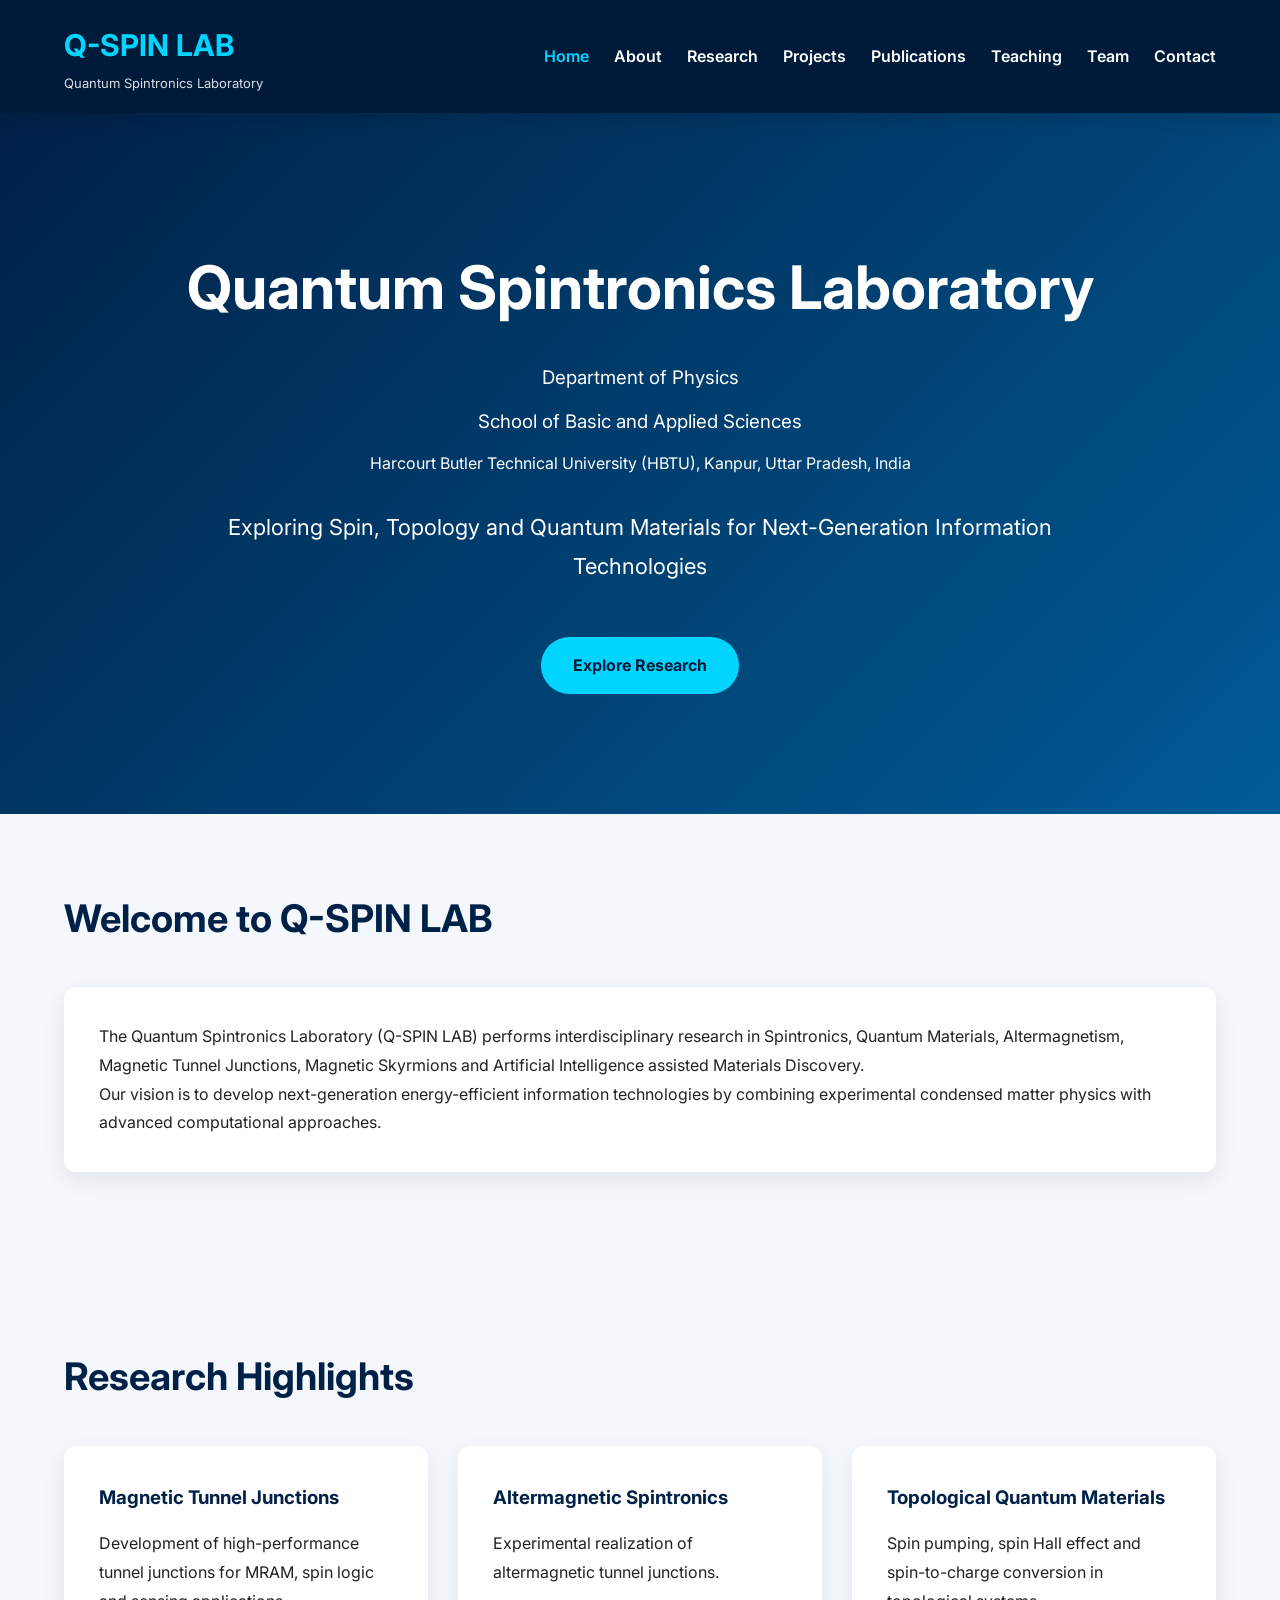
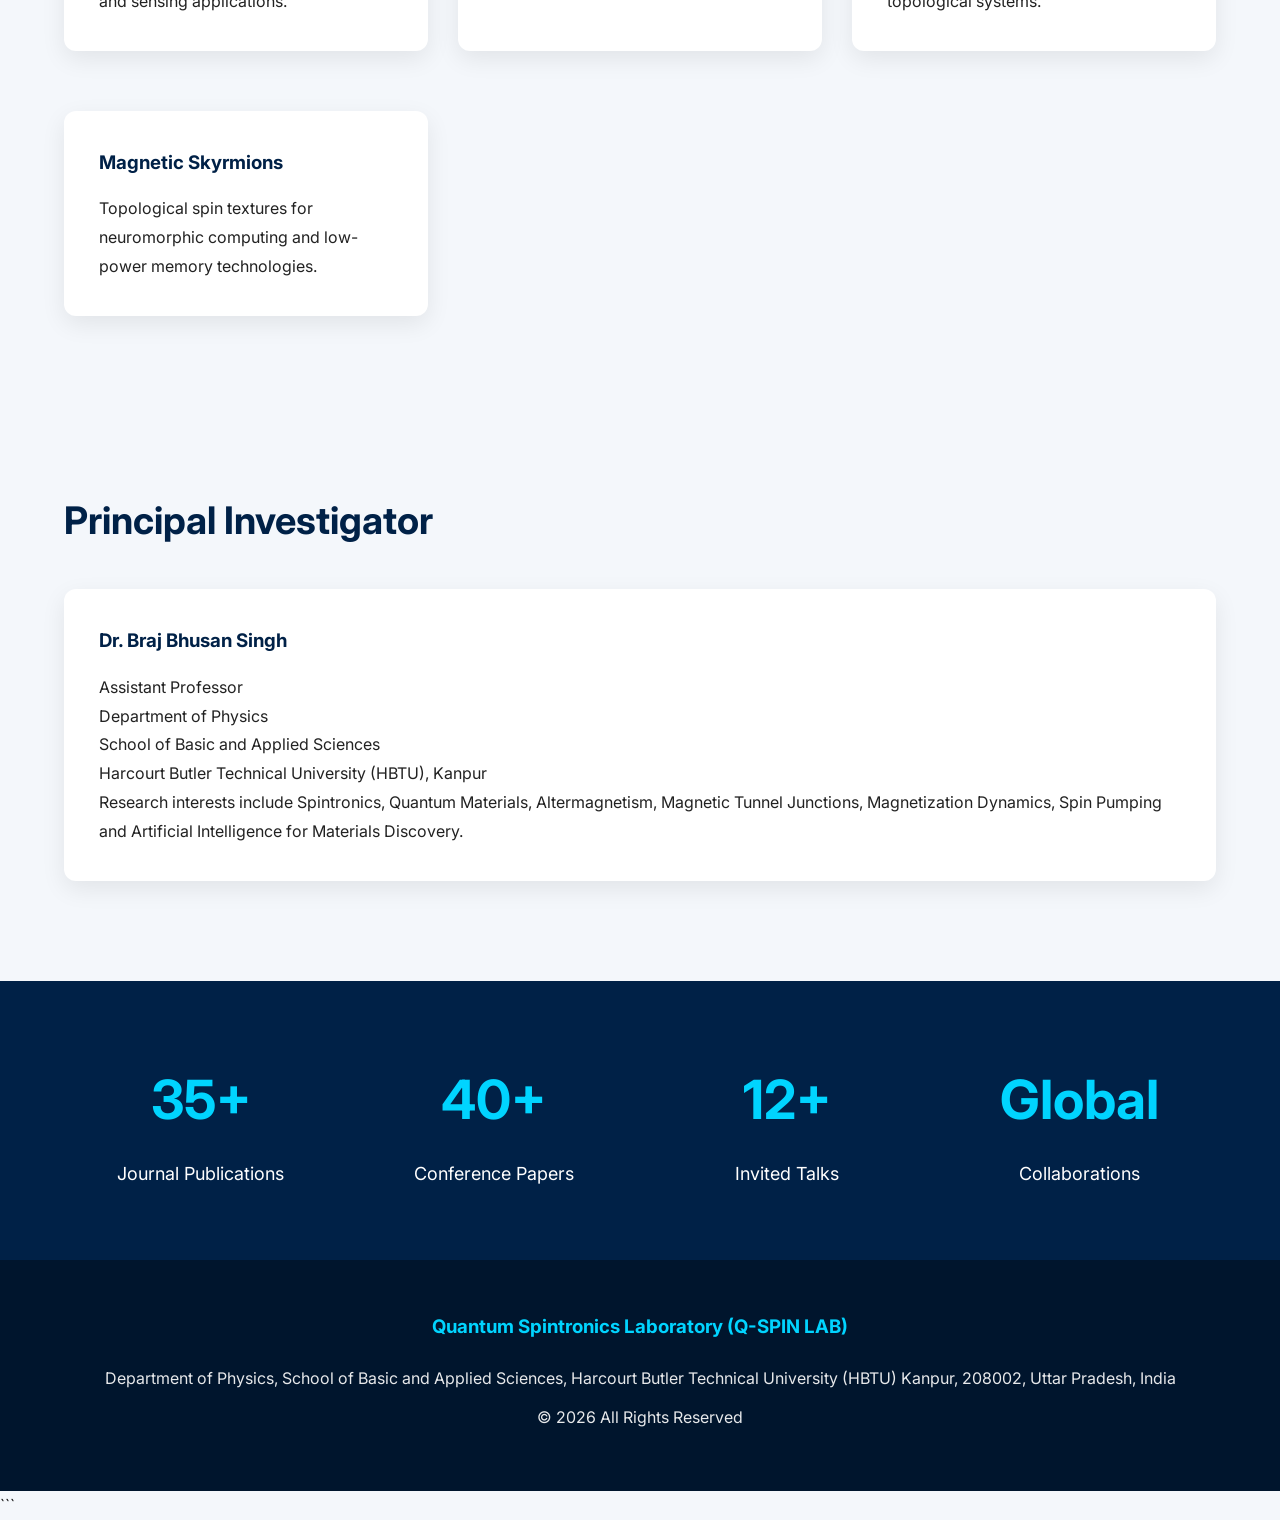
==== index.html @ be0d79b6 "Update index.html" ====
<!DOCTYPE html>
<html lang="en">

<head>

<meta charset="UTF-8">

<meta name="viewport" content="width=device-width, initial-scale=1.0">

<title>Quantum Spintronics Laboratory (Q-SPIN LAB)</title>

<link rel="stylesheet" href="assets/css/style.css">

<link rel="preconnect" href="https://fonts.googleapis.com">

<link rel="preconnect" href="https://fonts.gstatic.com" crossorigin>

<link href="https://fonts.googleapis.com/css2?family=Inter:wght@300;400;500;600;700&display=swap" rel="stylesheet">

</head>

<body>

<header>

<div class="container nav-container">

<div class="logo">

<h2>Q-SPIN LAB</h2>

<span>Quantum Spintronics Laboratory</span>

</div>

<nav>

<ul>

<li><a href="index.html" class="active">Home</a></li>

<li><a href="about.html">About</a></li>

<li><a href="research.html">Research</a></li>

<li><a href="projects.html">Projects</a></li>

<li><a href="publications.html">Publications</a></li>

<li><a href="teaching.html">Teaching</a></li>

<li><a href="team.html">Team</a></li>

<li><a href="contact.html">Contact</a></li>

</ul>

</nav>

</div>

</header>

<section class="hero">

<div class="container">

<h1>

Quantum Spintronics Laboratory

</h1>

<h3>

Department of Physics 

</h3>

<h3>
  
School of Basic and Applied Sciences
  
</h3> 
    
</h3>

Harcourt Butler Technical University (HBTU), Kanpur, Uttar Pradesh, India

</h3>

<p>

Exploring Spin, Topology and Quantum Materials for Next-Generation Information Technologies

</p>

<a href="research.html" class="button">

Explore Research

</a>

</div>

</section>

<section class="container">

<h2 class="section-title">

Welcome to Q-SPIN LAB

</h2>

<div class="card">

<p>

The Quantum Spintronics Laboratory (Q-SPIN LAB) performs interdisciplinary research in Spintronics, Quantum Materials, Altermagnetism, Magnetic Tunnel Junctions, Magnetic Skyrmions and Artificial Intelligence assisted Materials Discovery.

</p>

<p>

Our vision is to develop next-generation energy-efficient information technologies by combining experimental condensed matter physics with advanced computational approaches.

</p>

</div>

</section>

<section class="container">

<h2 class="section-title">

Research Highlights

</h2>

<div class="grid">

<div class="card">

<h3>

Magnetic Tunnel Junctions

</h3>

<p>

Development of high-performance tunnel junctions for MRAM, spin logic and sensing applications.

</p>

</div>

<div class="card">

<h3>

Altermagnetic Spintronics

</h3>

<p>

Experimental realization of altermagnetic tunnel junctions.

</p>

</div>

<div class="card">

<h3>

Topological Quantum Materials

</h3>

<p>

Spin pumping, spin Hall effect and spin-to-charge conversion in topological systems.

</p>

</div>

<div class="card">

<h3>

Magnetic Skyrmions

</h3>

<p>

Topological spin textures for neuromorphic computing and low-power memory technologies.

</p>

</div>

</div>

</section>

<section class="container">

<h2 class="section-title">

Principal Investigator

</h2>

<div class="card">

<h3>

Dr. Braj Bhusan Singh

</h3>

<p>

Assistant Professor

</p>

<p>

Department of Physics

</p>

<p>

School of Basic and Applied Sciences

</p>

<p>

Harcourt Butler Technical University (HBTU), Kanpur

</p>

<p>

Research interests include Spintronics, Quantum Materials, Altermagnetism, Magnetic Tunnel Junctions, Magnetization Dynamics, Spin Pumping and Artificial Intelligence for Materials Discovery.

</p>

</div>

</section>

<section class="stats">

<div class="container stats-grid">

<div>

<h2>35+</h2>

<p>Journal Publications</p>

</div>

<div>

<h2>40+</h2>

<p>Conference Papers</p>

</div>

<div>

<h2>12+</h2>

<p>Invited Talks</p>

</div>

<div>

<h2>Global</h2>

<p>Collaborations</p>

</div>

</div>

</section>

<footer>

<div class="container">

<h3>

Quantum Spintronics Laboratory (Q-SPIN LAB)

</h3>

<p>

Department of Physics, School of Basic and Applied Sciences,

Harcourt Butler Technical University (HBTU)

Kanpur, 208002, Uttar Pradesh, India

</p>

<p>

© 2026 All Rights Reserved

</p>

</div>

</footer>

<script src="assets/js/main.js"></script>

</body>

</html>
```
---- assets/css/style.css ----
/* =======================================
   Quantum Spintronics Laboratory (Q-SPIN LAB)
   Main Stylesheet
======================================= */

*{
    margin:0;
    padding:0;
    box-sizing:border-box;
}

html{
    scroll-behavior:smooth;
}

body{

    font-family:'Inter',sans-serif;

    background:#f4f7fb;

    color:#222;

    line-height:1.8;

}

/* Container */

.container{

    width:90%;

    max-width:1200px;

    margin:auto;

}

/* Header */

header{

    background:#001b3a;

    color:white;

    position:sticky;

    top:0;

    z-index:999;

    box-shadow:0 5px 20px rgba(0,0,0,.15);

}

.nav-container{

    display:flex;

    justify-content:space-between;

    align-items:center;

    padding:18px 0;

}

.logo{

    display:flex;

    flex-direction:column;

}

.logo h2{

    font-size:30px;

    color:#00d4ff;

}

.logo span{

    font-size:13px;

    opacity:.85;

}

/* Navigation */

nav ul{

    display:flex;

    list-style:none;

    gap:25px;

}

nav a{

    color:white;

    text-decoration:none;

    font-weight:600;

    transition:.3s;

}

nav a:hover{

    color:#00d4ff;

}

nav a.active{

    color:#00d4ff;

}

/* Hero */

.hero{

    background:linear-gradient(135deg,#002147,#005b96);

    color:white;

    text-align:center;

    padding:120px 20px;

}

.hero h1{

    font-size:60px;

    margin-bottom:20px;

}

.hero h3{

    font-weight:400;

    margin-bottom:10px;

}

.hero p{

    max-width:900px;

    margin:30px auto;

    font-size:22px;

}

/* Button */

.button{

    display:inline-block;

    margin-top:20px;

    padding:14px 32px;

    background:#00d4ff;

    color:#001b3a;

    text-decoration:none;

    font-weight:700;

    border-radius:40px;

    transition:.3s;

}

.button:hover{

    transform:translateY(-3px);

    background:white;

}

/* Sections */

section{

    padding:70px 0;

}

.section-title{

    font-size:38px;

    margin-bottom:35px;

    color:#002147;

}

/* Cards */

.card{

    background:white;

    padding:35px;

    border-radius:12px;

    box-shadow:0 8px 25px rgba(0,0,0,.08);

    margin-bottom:30px;

    transition:.3s;

}

.card:hover{

    transform:translateY(-5px);

}

.card h3{

    color:#002147;

    margin-bottom:15px;

}

/* Grid */

.grid{

    display:grid;

    grid-template-columns:repeat(auto-fit,minmax(280px,1fr));

    gap:30px;

}

/* Stats */

.stats{

    background:#002147;

    color:white;

}

.stats-grid{

    display:grid;

    grid-template-columns:repeat(auto-fit,minmax(200px,1fr));

    gap:20px;

    text-align:center;

}

.stats h2{

    font-size:54px;

    color:#00d4ff;

}

.stats p{

    margin-top:10px;

    font-size:18px;

}

/* Footer */

footer{

    background:#00152d;

    color:white;

    text-align:center;

    padding:50px 20px;

}

footer h3{

    margin-bottom:20px;

    color:#00d4ff;

}

footer p{

    opacity:.9;

    margin:10px 0;

}

/* Tables */

table{

    width:100%;

    border-collapse:collapse;

}

th,td{

    border:1px solid #ddd;

    padding:12px;

}

th{

    background:#002147;

    color:white;

}

/* Lists */

ul{

    padding-left:20px;

}

/* Responsive */

@media(max-width:900px){

.hero h1{

font-size:42px;

}

.hero p{

font-size:18px;

}

.nav-container{

flex-direction:column;

gap:20px;

}

nav ul{

flex-wrap:wrap;

justify-content:center;

gap:15px;

}

.section-title{

font-size:30px;

}

}

/* Smooth Animation */

.card{

animation:fadeIn .8s ease;

}

@keyframes fadeIn{

from{

opacity:0;

transform:translateY(20px);

}

to{

opacity:1;

transform:translateY(0);

}

}
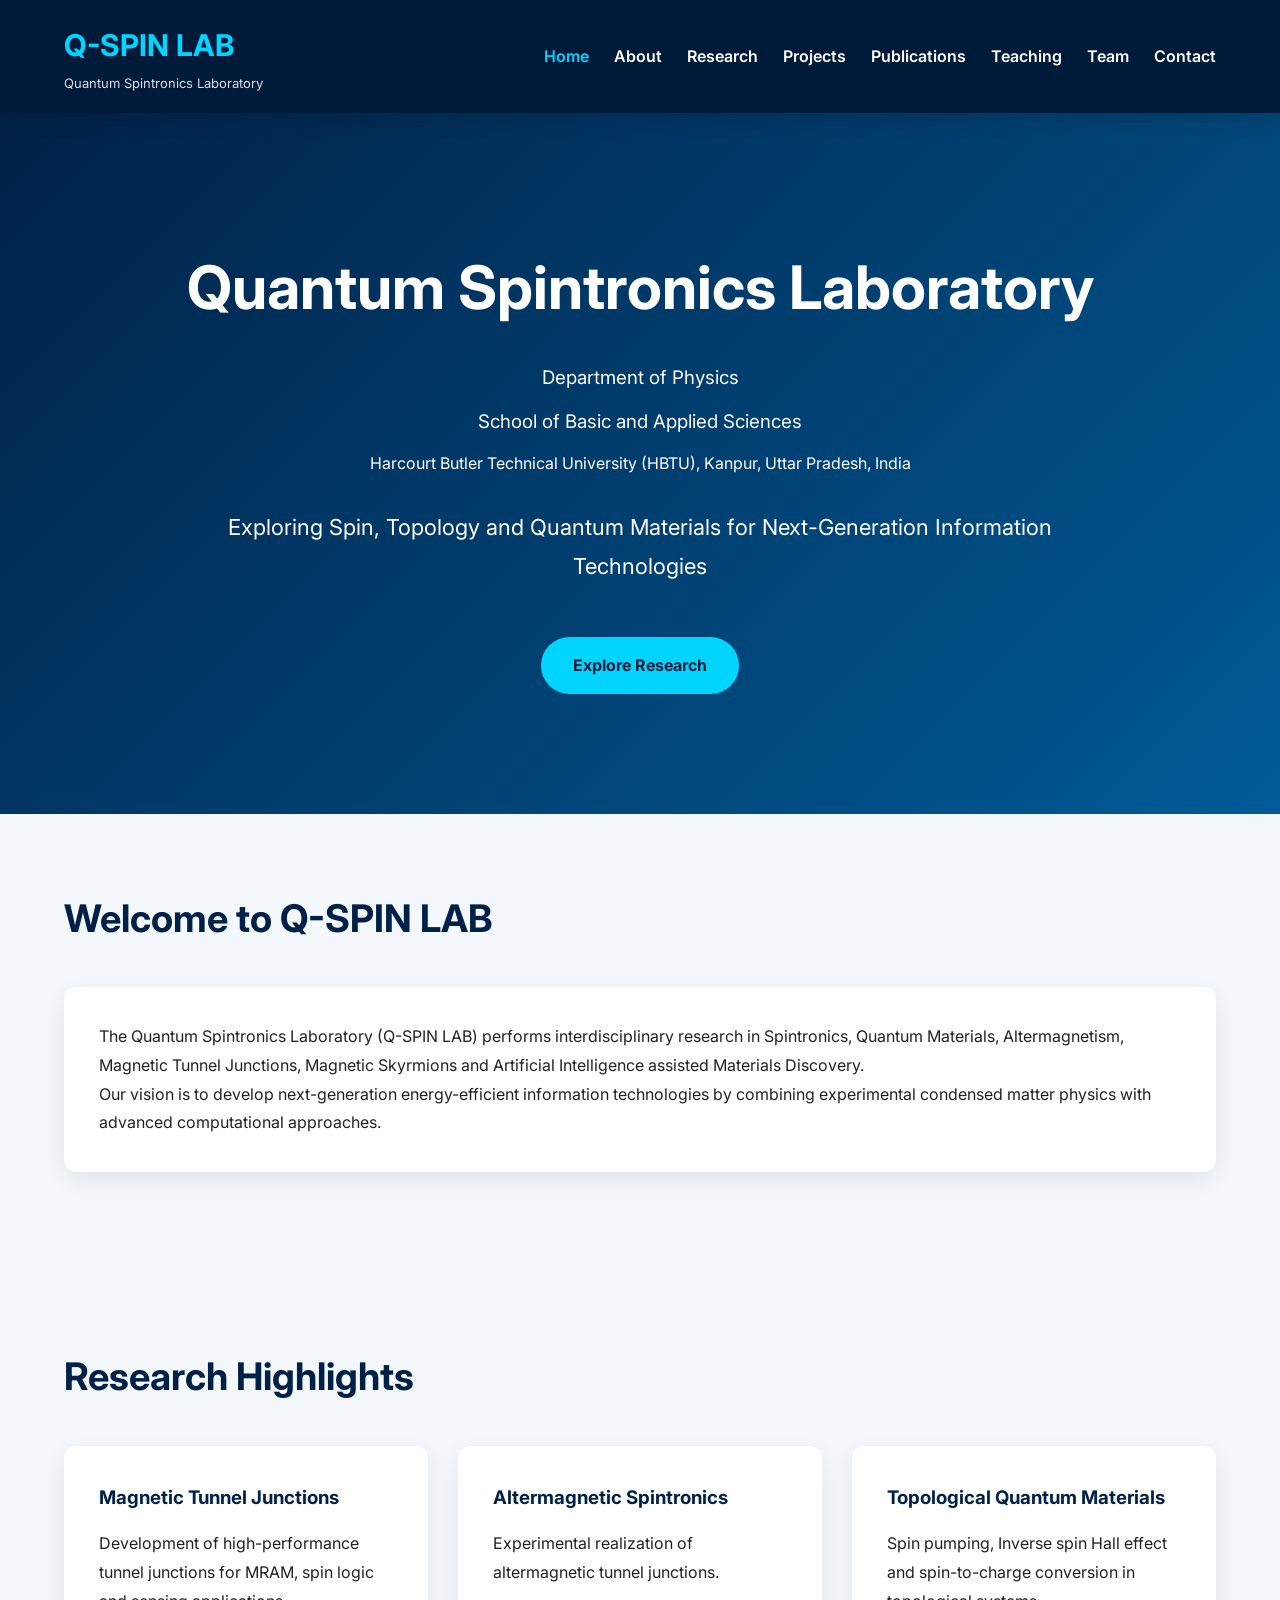
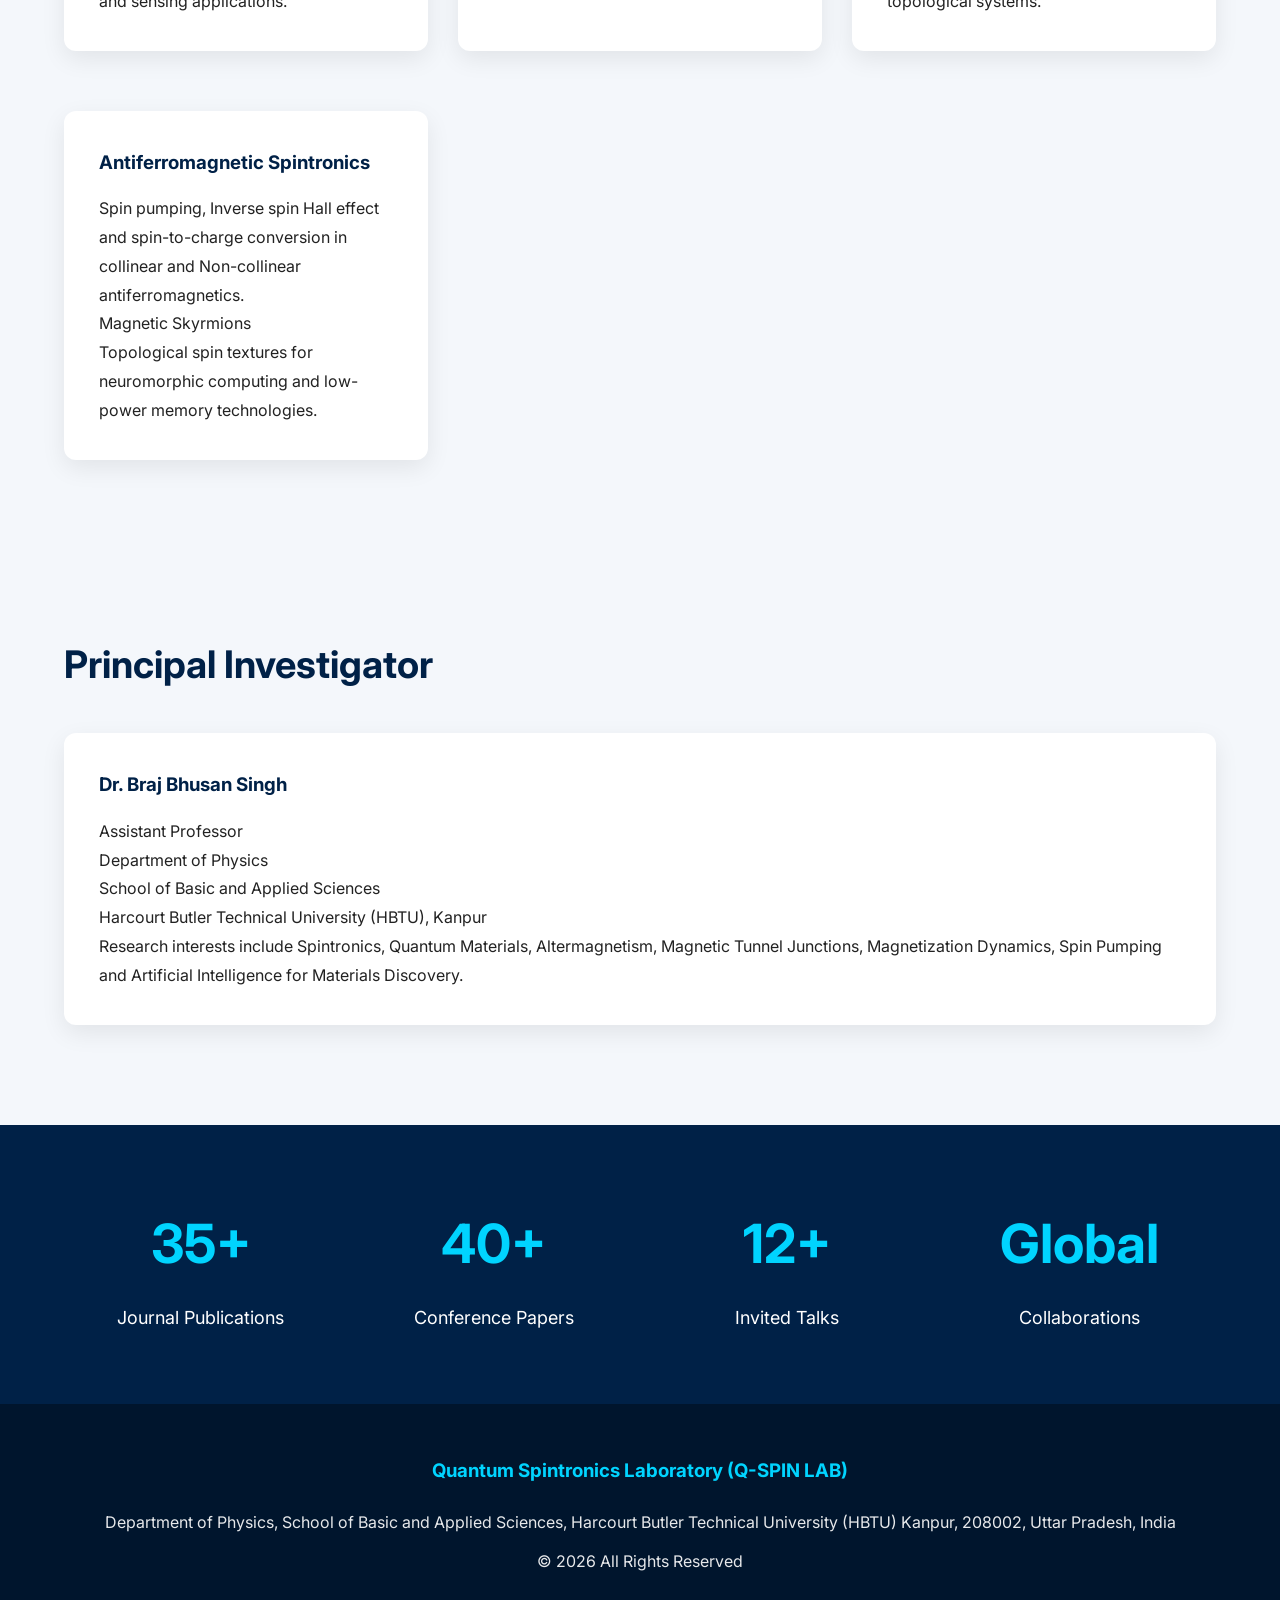
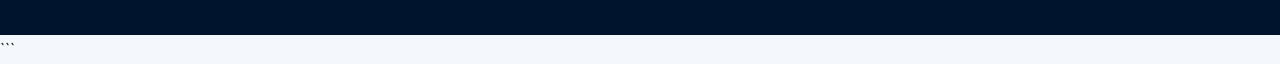
==== commit 3a275600: "Update index.html" ====
--- a/index.html
+++ b/index.html
@@ -183,16 +183,27 @@
 
 <p>
 
-Spin pumping, spin Hall effect and spin-to-charge conversion in topological systems.
-
-</p>
-
-</div>
-
-<div class="card">
-
-<h3>
-
+Spin pumping, Inverse spin Hall effect and spin-to-charge conversion in topological systems.
+
+</p>
+
+</div>
+
+<div class="card">
+
+<h3>
+Antiferromagnetic Spintronics
+
+</h3>
+
+<p>
+
+Spin pumping, Inverse spin Hall effect and spin-to-charge conversion in collinear and Non-collinear antiferromagnetics.
+
+</h3>
+
+<p>
+  
 Magnetic Skyrmions
 
 </h3>
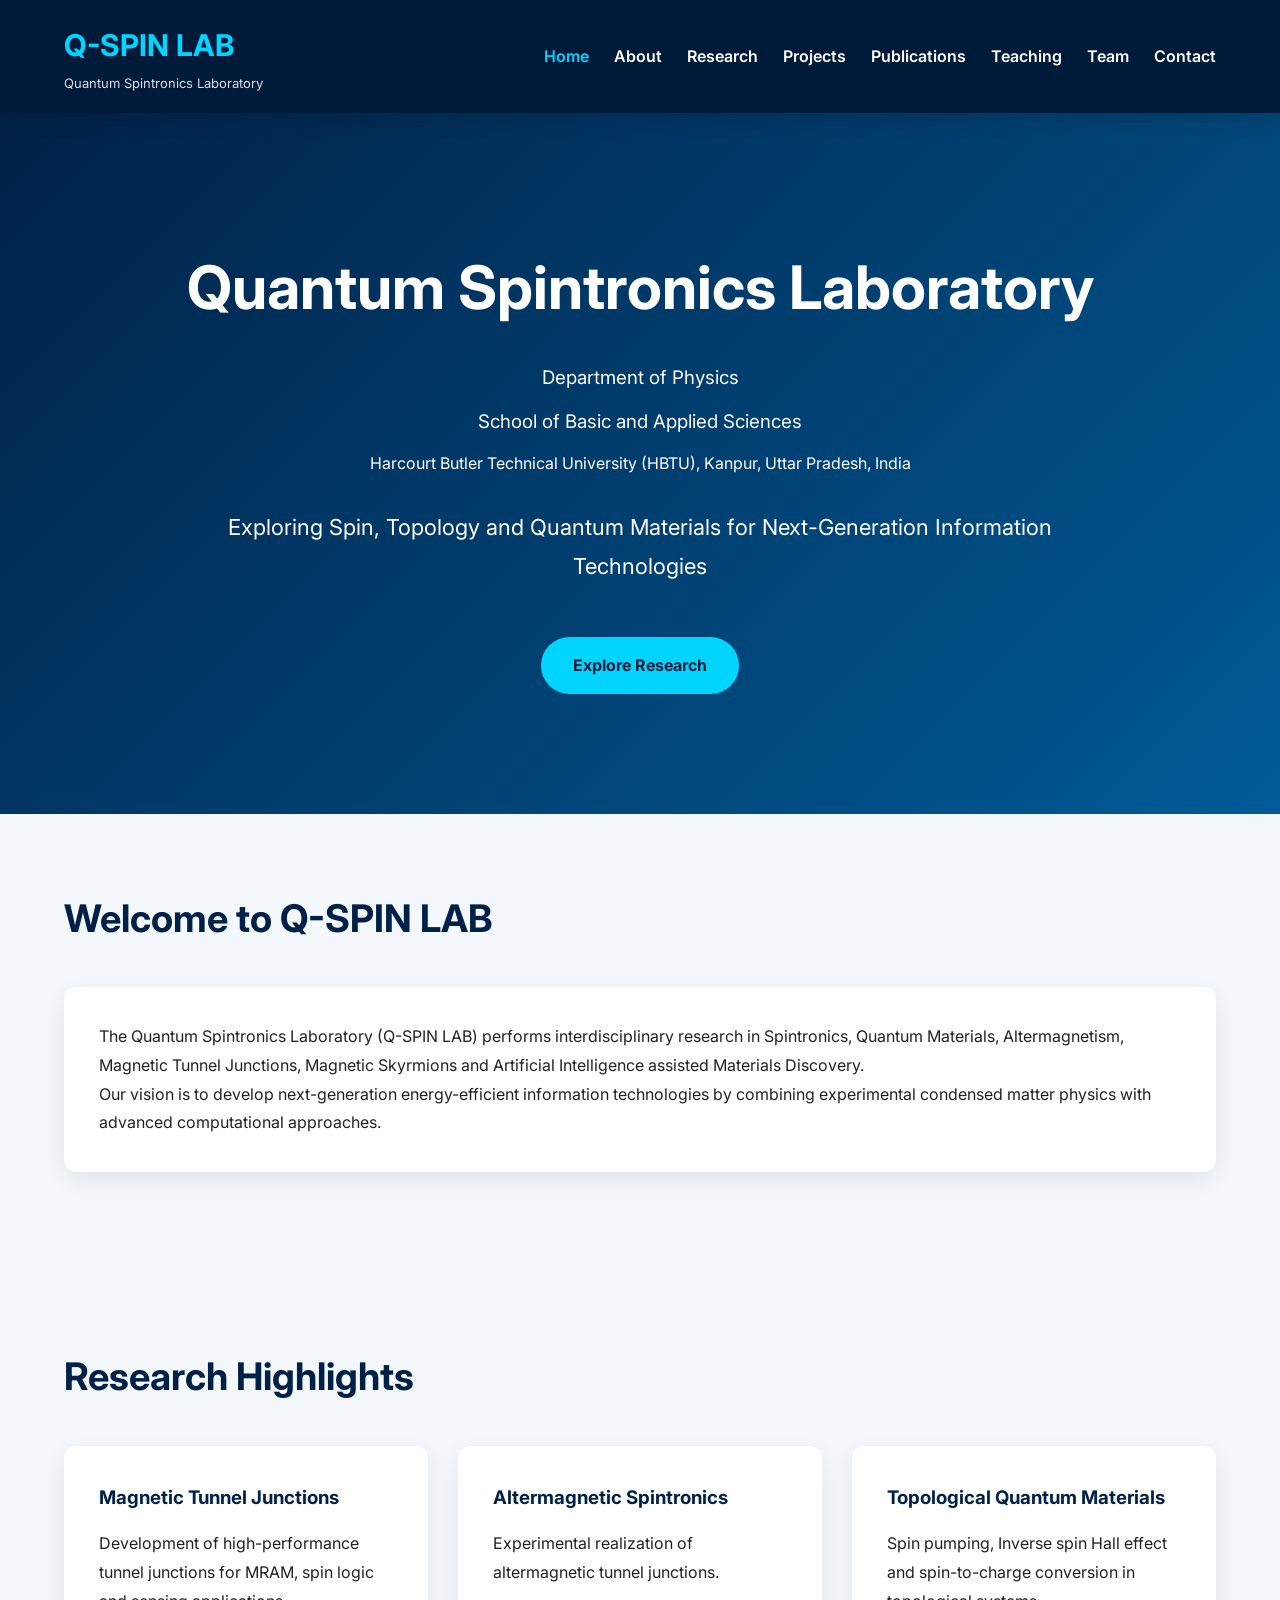
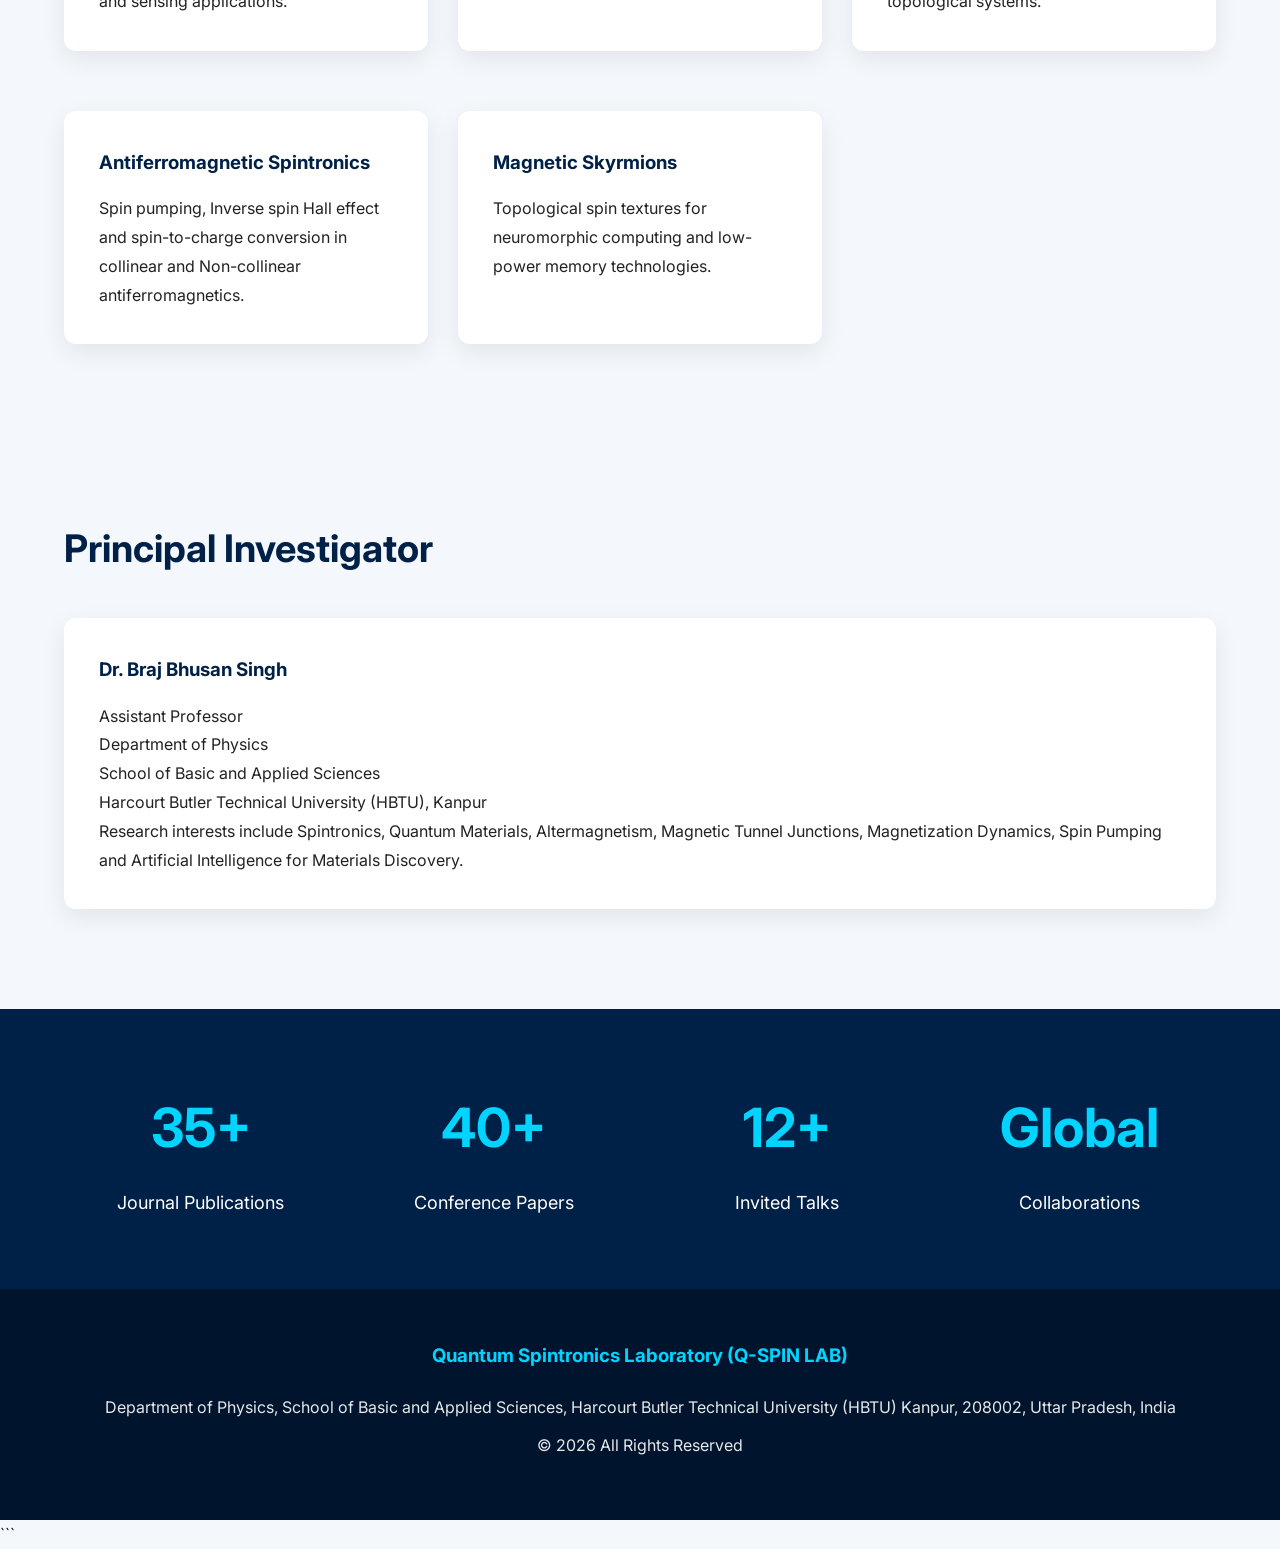
==== commit a9920e91: "Update index.html" ====
--- a/index.html
+++ b/index.html
@@ -192,6 +192,7 @@
 <div class="card">
 
 <h3>
+  
 Antiferromagnetic Spintronics
 
 </h3>
@@ -200,7 +201,13 @@
 
 Spin pumping, Inverse spin Hall effect and spin-to-charge conversion in collinear and Non-collinear antiferromagnetics.
 
-</h3>
+<p>
+  
+</div>
+
+<div class="card">
+
+<h3>
 
 <p>
   
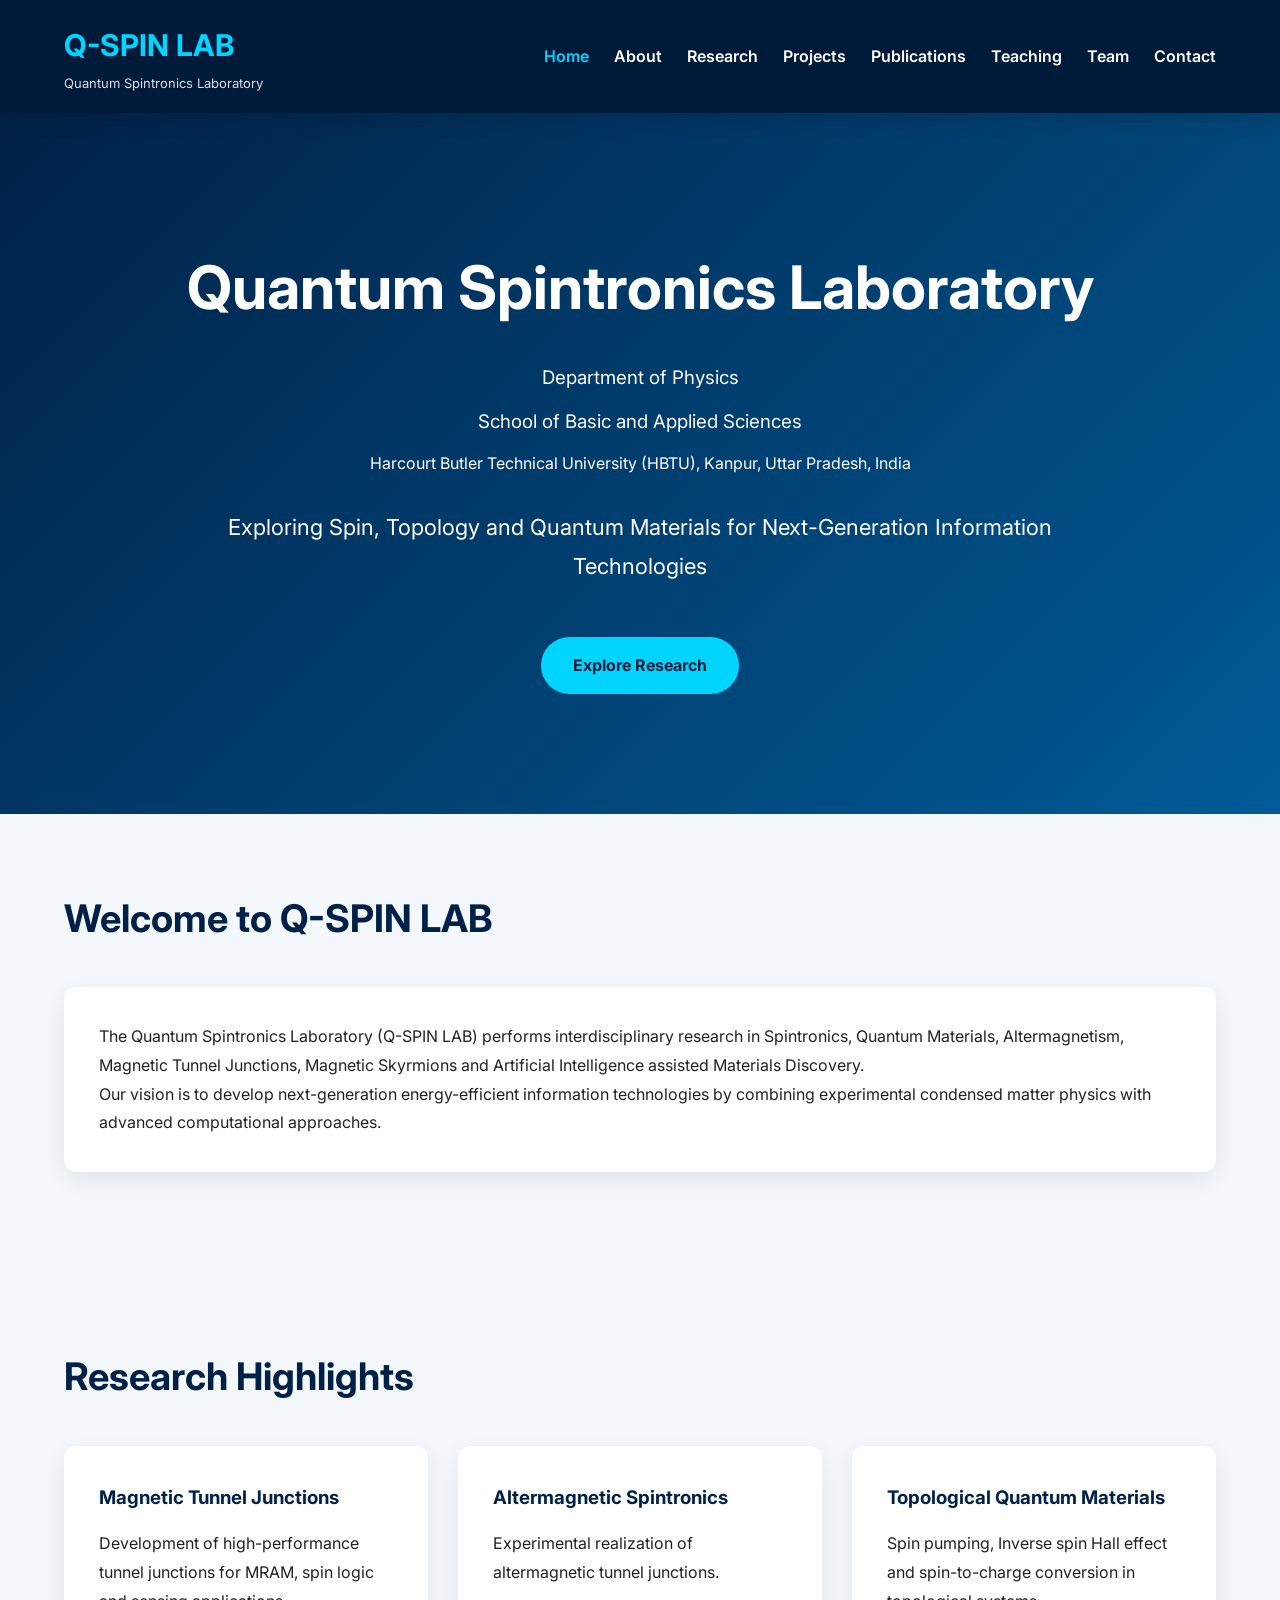
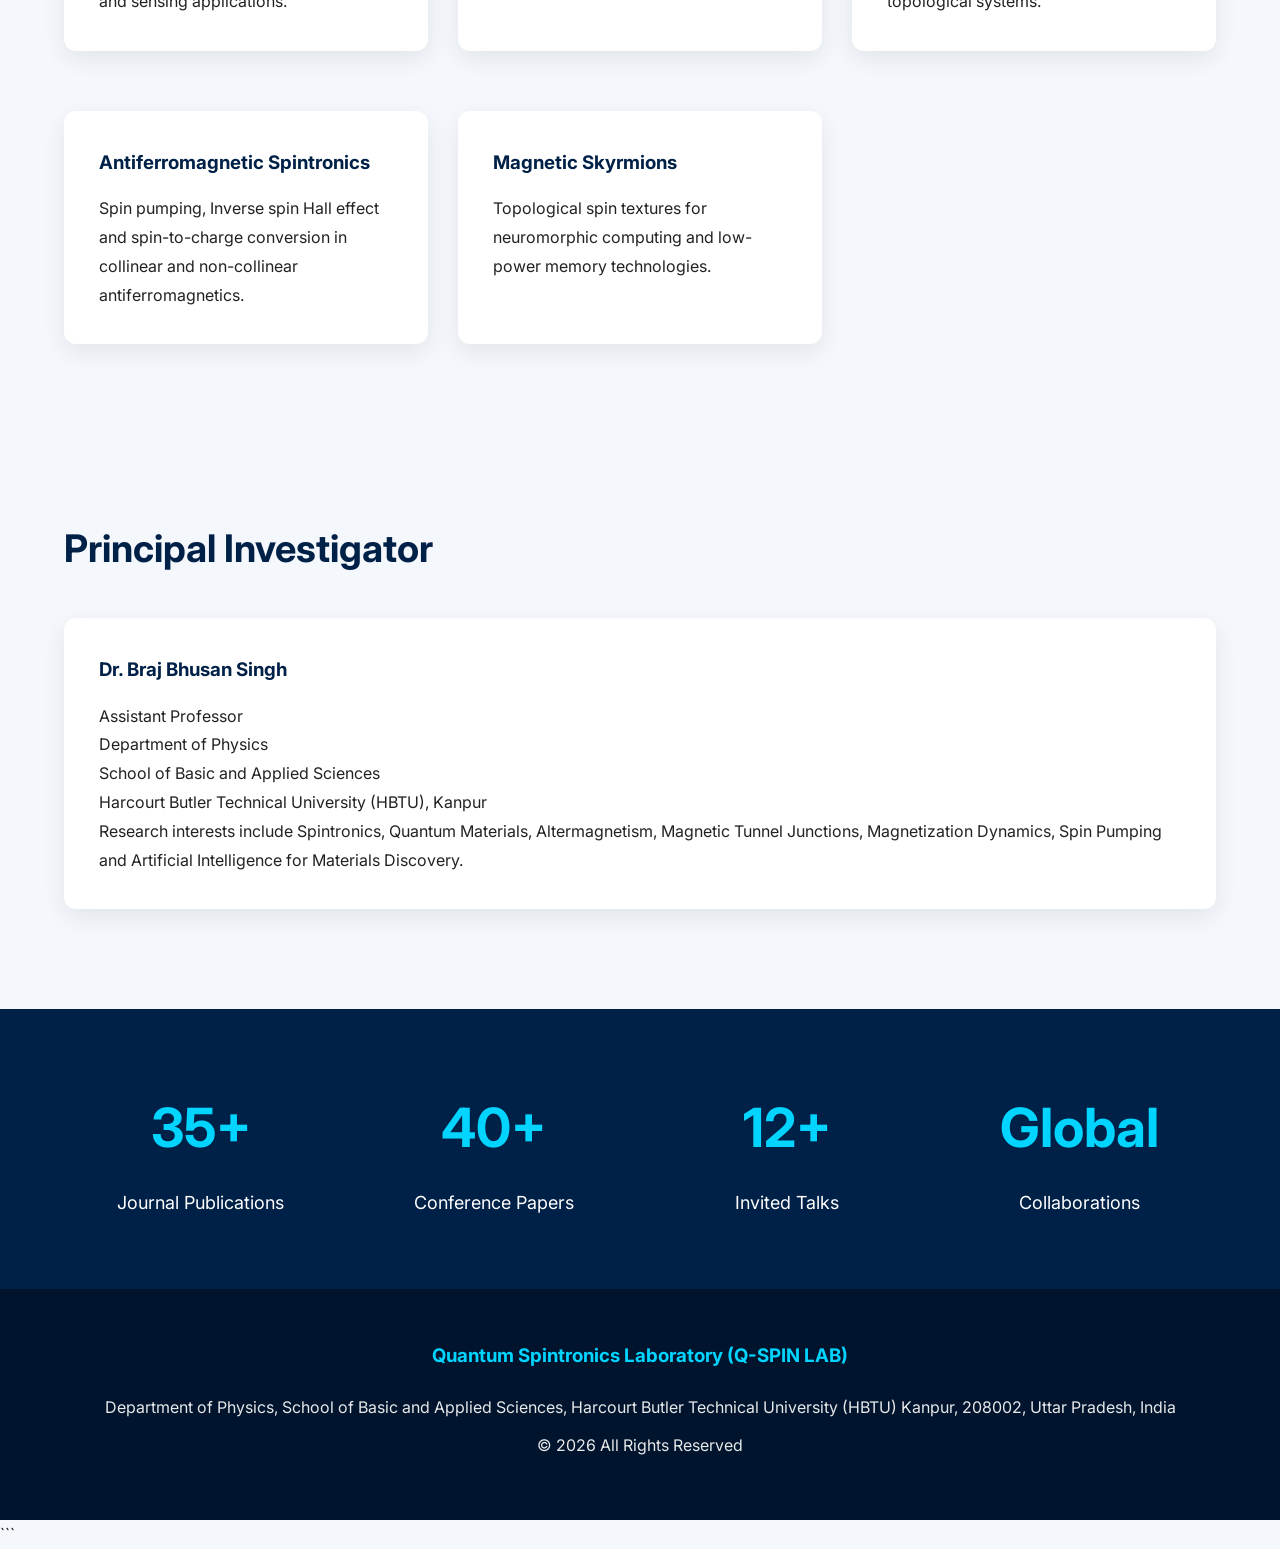
==== commit f1138a7f: "Update index.html" ====
--- a/index.html
+++ b/index.html
@@ -199,17 +199,15 @@
 
 <p>
 
-Spin pumping, Inverse spin Hall effect and spin-to-charge conversion in collinear and Non-collinear antiferromagnetics.
-
-<p>
-  
-</div>
-
-<div class="card">
-
-<h3>
-
-<p>
+Spin pumping, Inverse spin Hall effect and spin-to-charge conversion in collinear and non-collinear antiferromagnetics.
+
+</p>
+  
+</div>
+
+<div class="card">
+
+<h3>
   
 Magnetic Skyrmions
 
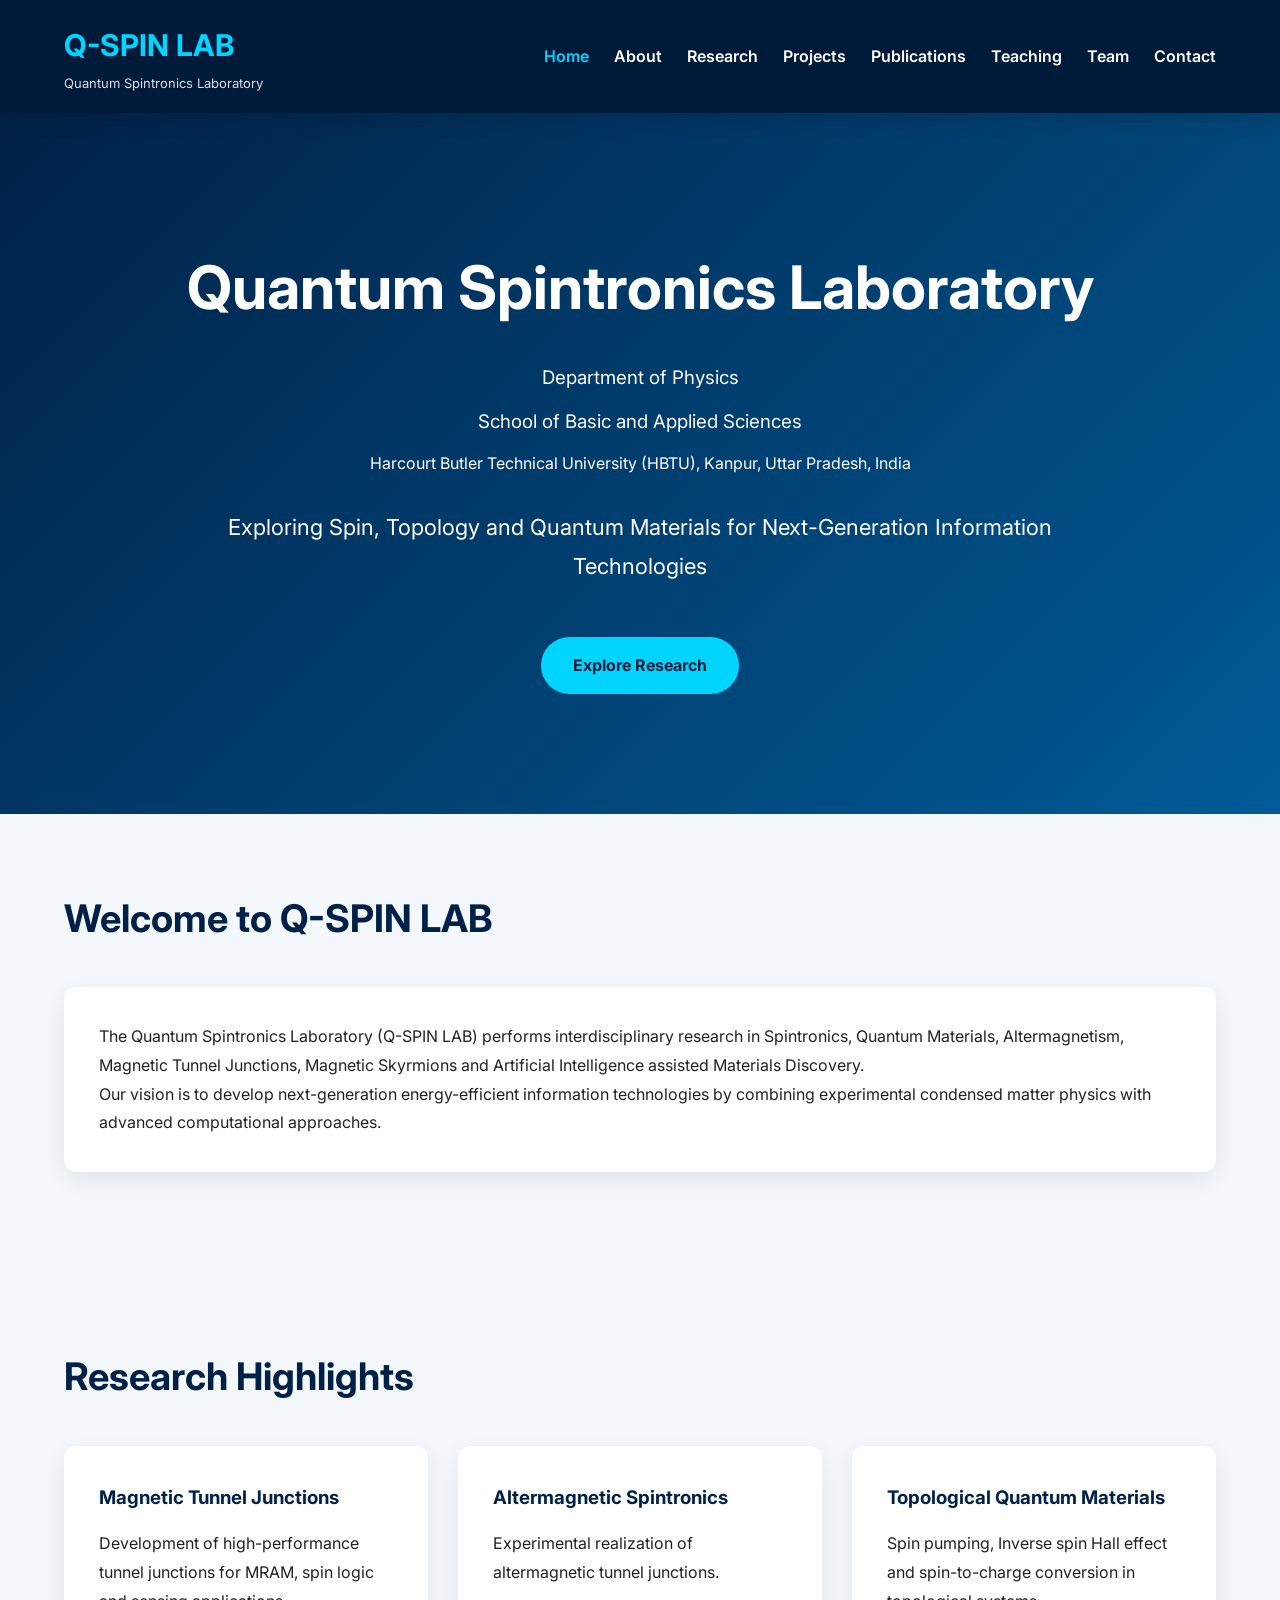
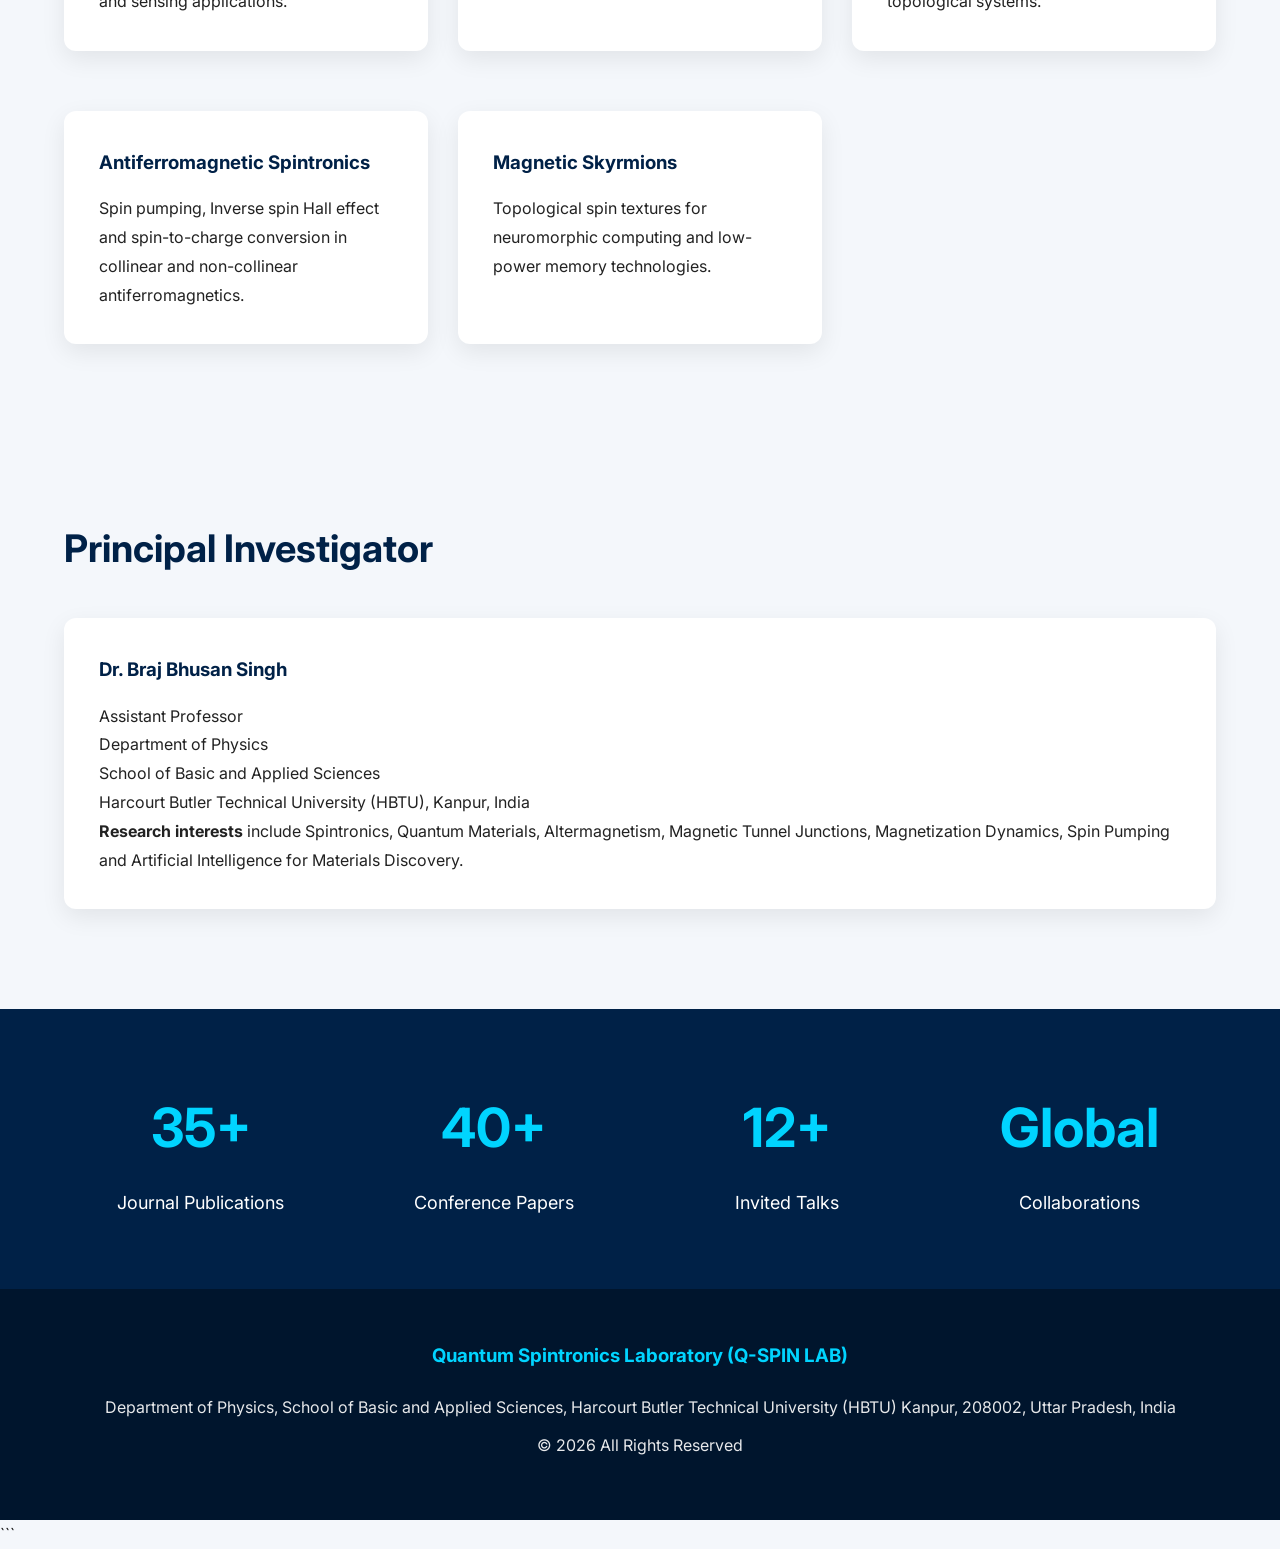
==== commit cc4df264: "Update index.html" ====
--- a/index.html
+++ b/index.html
@@ -261,13 +261,13 @@
 
 <p>
 
-Harcourt Butler Technical University (HBTU), Kanpur
-
-</p>
-
-<p>
-
-Research interests include Spintronics, Quantum Materials, Altermagnetism, Magnetic Tunnel Junctions, Magnetization Dynamics, Spin Pumping and Artificial Intelligence for Materials Discovery.
+Harcourt Butler Technical University (HBTU), Kanpur, India
+
+</p>
+
+<p>
+
+<b>Research interests</b> include Spintronics, Quantum Materials, Altermagnetism, Magnetic Tunnel Junctions, Magnetization Dynamics, Spin Pumping and Artificial Intelligence for Materials Discovery.
 
 </p>
 
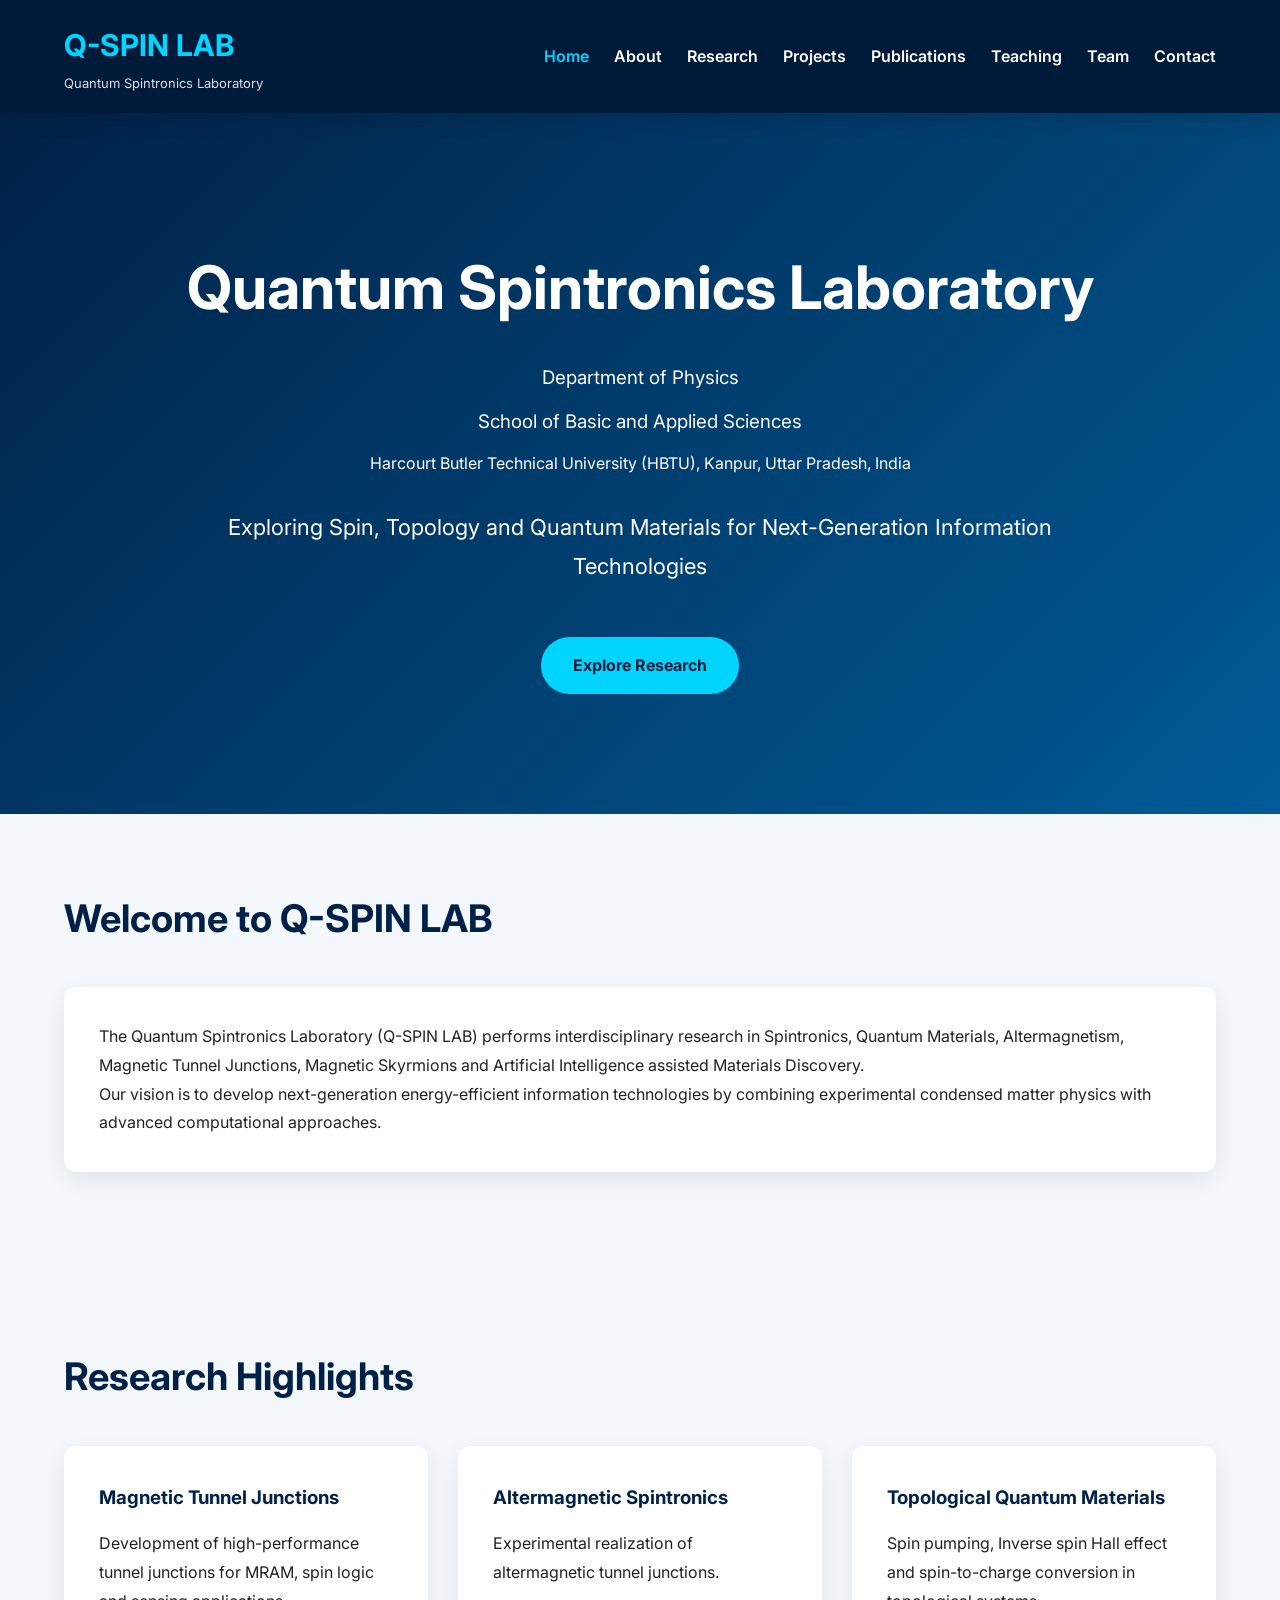
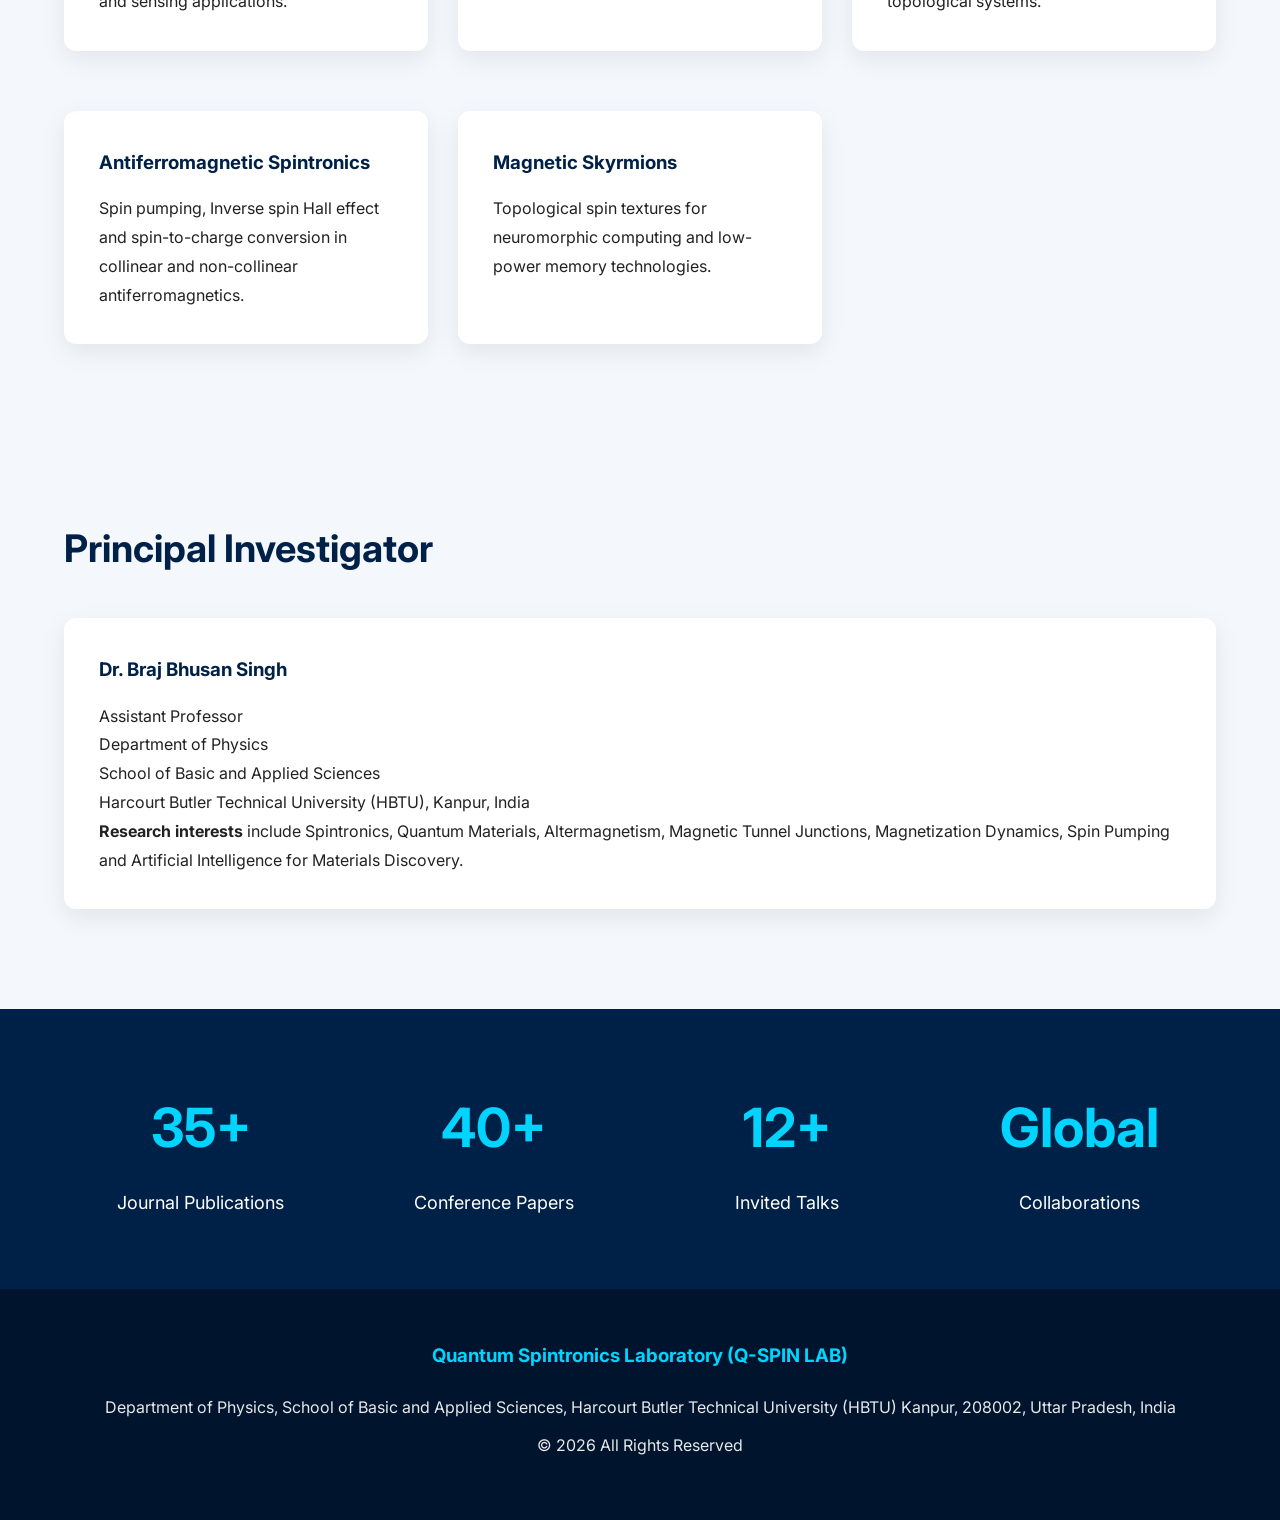
==== commit 44120a3b: "Update index.html" ====
--- a/index.html
+++ b/index.html
@@ -350,4 +350,4 @@
 </body>
 
 </html>
-```
+
